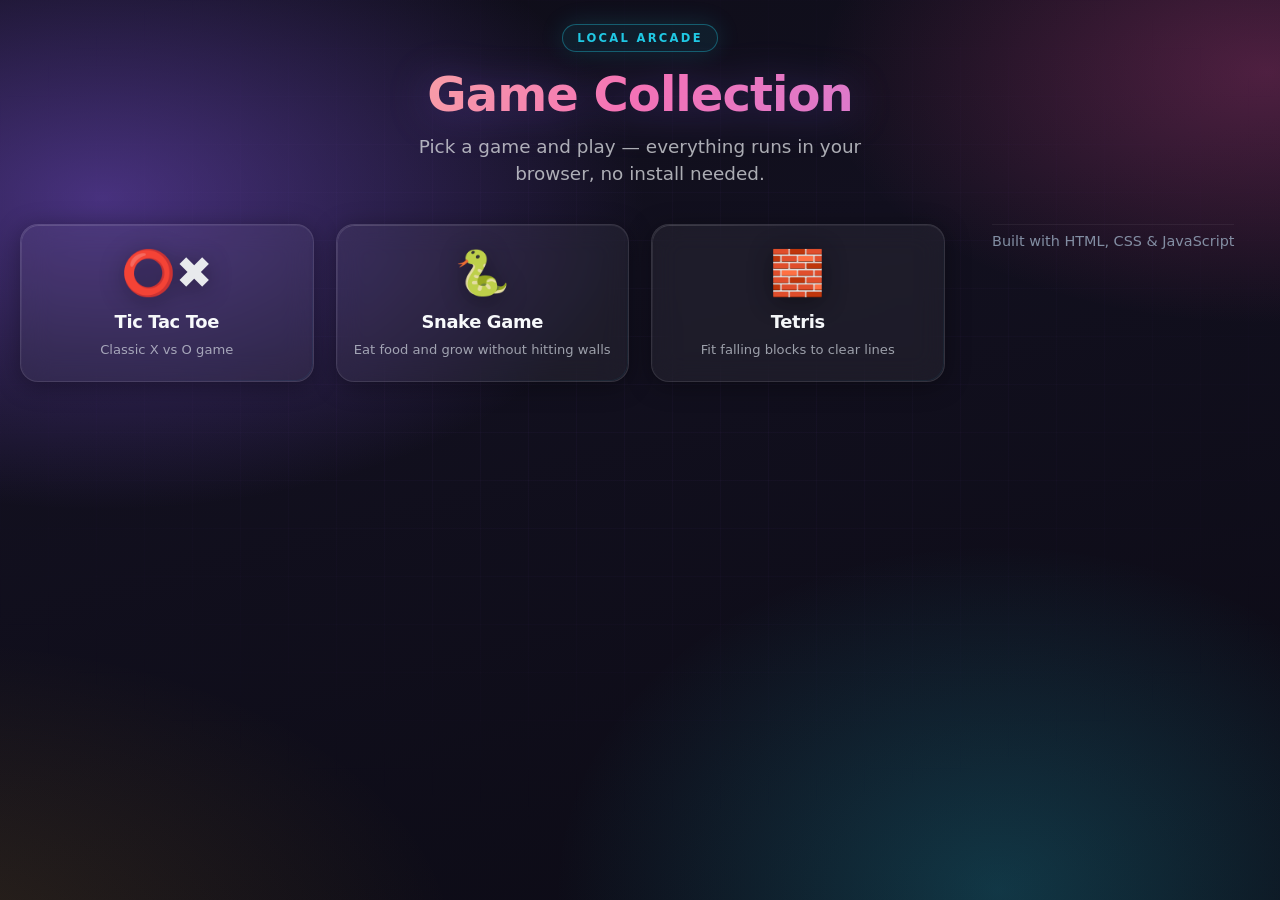
==== index.html @ 8aaa4d49 "V 1 Tic Tac Toe, Snake, Tetris" ====
<!DOCTYPE html>
<html lang="en">
<head>
    <meta charset="UTF-8">
    <meta name="viewport" content="width=device-width, initial-scale=1.0">
    <title>Game Collection</title>
    <link rel="stylesheet" href="style.css">
</head>
<body>
    <main class="container">
        <p class="hero-badge">Local arcade</p>
        <h1>Game Collection</h1>
        <p class="subtitle">Pick a game and play — everything runs in your browser, no install needed.</p>

        <div class="game-menu">
            <a href="index_triki.html" class="game-card">
                <div class="game-icon">⭕✖️</div>
                <h3>Tic Tac Toe</h3>
                <p class="game-description">Classic X vs O game</p>
            </a>

            <a href="index_snake.html" class="game-card">
                <div class="game-icon">🐍</div>
                <h3>Snake Game</h3>
                <p class="game-description">Eat food and grow without hitting walls</p>
            </a>

            <a href="index_tetris.html" class="game-card">
                <div class="game-icon">🧱</div>
                <h3>Tetris</h3>
                <p class="game-description">Fit falling blocks to clear lines</p>
            </a>

        <footer class="footer">
            <p>Built with HTML, CSS & JavaScript</p>
        </footer>
    </main>
</body>
</html>
---- style.css ----
* {
    margin: 0;
    padding: 0;
    box-sizing: border-box;
}

html {
    scroll-behavior: smooth;
}

body {
    font-family: 'Segoe UI', system-ui, -apple-system, sans-serif;
    min-height: 100vh;
    color: #e8eaed;
    position: relative;
    isolation: isolate;
    padding: 24px 20px 40px;
    overflow-x: hidden;
    background: #07060d;
}

body::before {
    content: '';
    position: fixed;
    inset: 0;
    z-index: -2;
    background:
        linear-gradient(rgba(180, 120, 255, 0.03) 1px, transparent 1px),
        linear-gradient(90deg, rgba(180, 120, 255, 0.03) 1px, transparent 1px);
    background-size: 48px 48px;
    mask-image: radial-gradient(ellipse 85% 70% at 50% 40%, black 20%, transparent 75%);
    pointer-events: none;
}

body::after {
    content: '';
    position: fixed;
    inset: -20%;
    z-index: -3;
    background:
        radial-gradient(ellipse 55% 45% at 20% 30%, rgba(139, 92, 246, 0.45), transparent 55%),
        radial-gradient(ellipse 50% 40% at 85% 20%, rgba(236, 72, 153, 0.28), transparent 50%),
        radial-gradient(ellipse 45% 50% at 70% 85%, rgba(34, 211, 238, 0.22), transparent 55%),
        radial-gradient(ellipse 60% 50% at 10% 90%, rgba(251, 191, 36, 0.12), transparent 50%),
        linear-gradient(165deg, #0c0b14 0%, #12101f 40%, #0a0912 100%);
    animation: aurora 14s ease-in-out infinite alternate;
    pointer-events: none;
}

@keyframes aurora {
    0% {
        transform: translate(0, 0) scale(1);
        filter: hue-rotate(0deg);
    }
    100% {
        transform: translate(2%, 1%) scale(1.03);
        filter: hue-rotate(25deg);
    }
}

@media (prefers-reduced-motion: reduce) {
    body::after {
        animation: none;
    }
}

.container {
    text-align: center;
    width: 100%;
    max-width: 1240px;
    margin: 0 auto;
    position: relative;
    z-index: 1;
}

.hero-badge {
    display: inline-block;
    font-size: 0.72rem;
    font-weight: 700;
    letter-spacing: 0.2em;
    text-transform: uppercase;
    color: rgba(34, 211, 238, 0.95);
    border: 1px solid rgba(34, 211, 238, 0.35);
    padding: 6px 14px;
    border-radius: 999px;
    margin-bottom: 16px;
    background: rgba(34, 211, 238, 0.08);
    box-shadow: 0 0 24px rgba(34, 211, 238, 0.15);
}

h1 {
    font-size: clamp(2rem, 6vw, 3rem);
    font-weight: 800;
    line-height: 1.1;
    margin-bottom: 12px;
    letter-spacing: -0.02em;
    background: linear-gradient(
        120deg,
        #fef08a 0%,
        #f472b6 25%,
        #a78bfa 55%,
        #22d3ee 85%,
        #86efac 100%
    );
    background-size: 200% auto;
    -webkit-background-clip: text;
    background-clip: text;
    -webkit-text-fill-color: transparent;
    filter: drop-shadow(0 4px 20px rgba(139, 92, 246, 0.35));
    animation: title-shine 8s linear infinite;
}

@keyframes title-shine {
    0% {
        background-position: 0% center;
    }
    100% {
        background-position: 200% center;
    }
}

@media (prefers-reduced-motion: reduce) {
    h1 {
        animation: none;
        background-position: 50% center;
    }
}

.subtitle {
    color: rgba(232, 234, 237, 0.72);
    font-size: 1.15rem;
    margin-bottom: 36px;
    max-width: 520px;
    margin-left: auto;
    margin-right: auto;
    line-height: 1.5;
}

.game-menu {
    display: grid;
    grid-template-columns: repeat(4, 1fr);
    gap: 22px;
    margin-bottom: 48px;
}

.game-card {
    position: relative;
    background: rgba(255, 255, 255, 0.05);
    backdrop-filter: blur(14px);
    -webkit-backdrop-filter: blur(14px);
    border-radius: 18px;
    padding: 22px 16px;
    text-decoration: none;
    color: inherit;
    border: 1px solid rgba(255, 255, 255, 0.1);
    box-shadow:
        0 4px 24px rgba(0, 0, 0, 0.35),
        inset 0 1px 0 rgba(255, 255, 255, 0.06);
    display: flex;
    flex-direction: column;
    align-items: center;
    transition:
        transform 0.35s cubic-bezier(0.22, 1, 0.36, 1),
        border-color 0.35s ease,
        box-shadow 0.35s ease,
        background 0.35s ease;
    overflow: hidden;
}

.game-card::before {
    content: '';
    position: absolute;
    inset: 0;
    border-radius: inherit;
    padding: 1px;
    background: linear-gradient(
        135deg,
        rgba(255, 255, 255, 0.18),
        transparent 40%,
        transparent 60%,
        rgba(34, 211, 238, 0.12)
    );
    -webkit-mask:
        linear-gradient(#fff 0 0) content-box,
        linear-gradient(#fff 0 0);
    mask:
        linear-gradient(#fff 0 0) content-box,
        linear-gradient(#fff 0 0);
    -webkit-mask-composite: xor;
    mask-composite: exclude;
    pointer-events: none;
    opacity: 0.6;
    transition: opacity 0.35s ease;
}

.game-card:hover {
    transform: translateY(-6px) scale(1.01);
    border-color: rgba(34, 211, 238, 0.45);
    background: rgba(255, 255, 255, 0.09);
    box-shadow:
        0 20px 48px rgba(0, 0, 0, 0.45),
        0 0 0 1px rgba(34, 211, 238, 0.2),
        0 0 40px rgba(139, 92, 246, 0.2);
}

.game-card:hover::before {
    opacity: 1;
}

.game-card:active {
    transform: translateY(-2px) scale(1.005);
}

.game-icon {
    font-size: 2.75rem;
    margin-bottom: 12px;
    filter: drop-shadow(0 4px 12px rgba(0, 0, 0, 0.4));
    transition: transform 0.35s cubic-bezier(0.34, 1.56, 0.64, 1);
}

.game-card:hover .game-icon {
    transform: scale(1.08);
}

.game-card h3 {
    color: #f8fafc;
    margin-bottom: 8px;
    font-size: 1.12rem;
    font-weight: 700;
    letter-spacing: -0.02em;
}

.game-description {
    color: rgba(226, 232, 240, 0.65);
    font-size: 0.82rem;
    line-height: 1.45;
    text-align: center;
    flex-grow: 1;
}

.footer {
    color: rgba(148, 163, 184, 0.85);
    font-size: 0.9rem;
    padding-top: 8px;
    border-top: 1px solid rgba(255, 255, 255, 0.06);
    max-width: 400px;
    margin: 0 auto;
}

@media (max-width: 1100px) {
    .game-menu {
        grid-template-columns: repeat(2, 1fr);
        gap: 18px;
    }

    .game-card {
        padding: 24px 20px;
    }

    .game-icon {
        font-size: 3rem;
    }

    .game-card h3 {
        font-size: 1.25rem;
    }

    .game-description {
        font-size: 0.9rem;
    }
}

@media (max-width: 600px) {
    body {
        padding: 18px 14px 32px;
    }

    .subtitle {
        font-size: 1.05em;
        margin-bottom: 28px;
    }

    .game-menu {
        grid-template-columns: 1fr;
        gap: 14px;
    }

    .game-card {
        padding: 22px 18px;
    }

    .game-icon {
        font-size: 2.8rem;
    }

    .game-card h3 {
        font-size: 1.35rem;
    }

    .game-description {
        font-size: 0.92rem;
    }
}

@media (prefers-reduced-motion: reduce) {
    .game-card,
    .game-icon {
        transition: none;
    }

    .game-card:hover {
        transform: none;
    }

    .game-card:hover .game-icon {
        transform: none;
    }
}
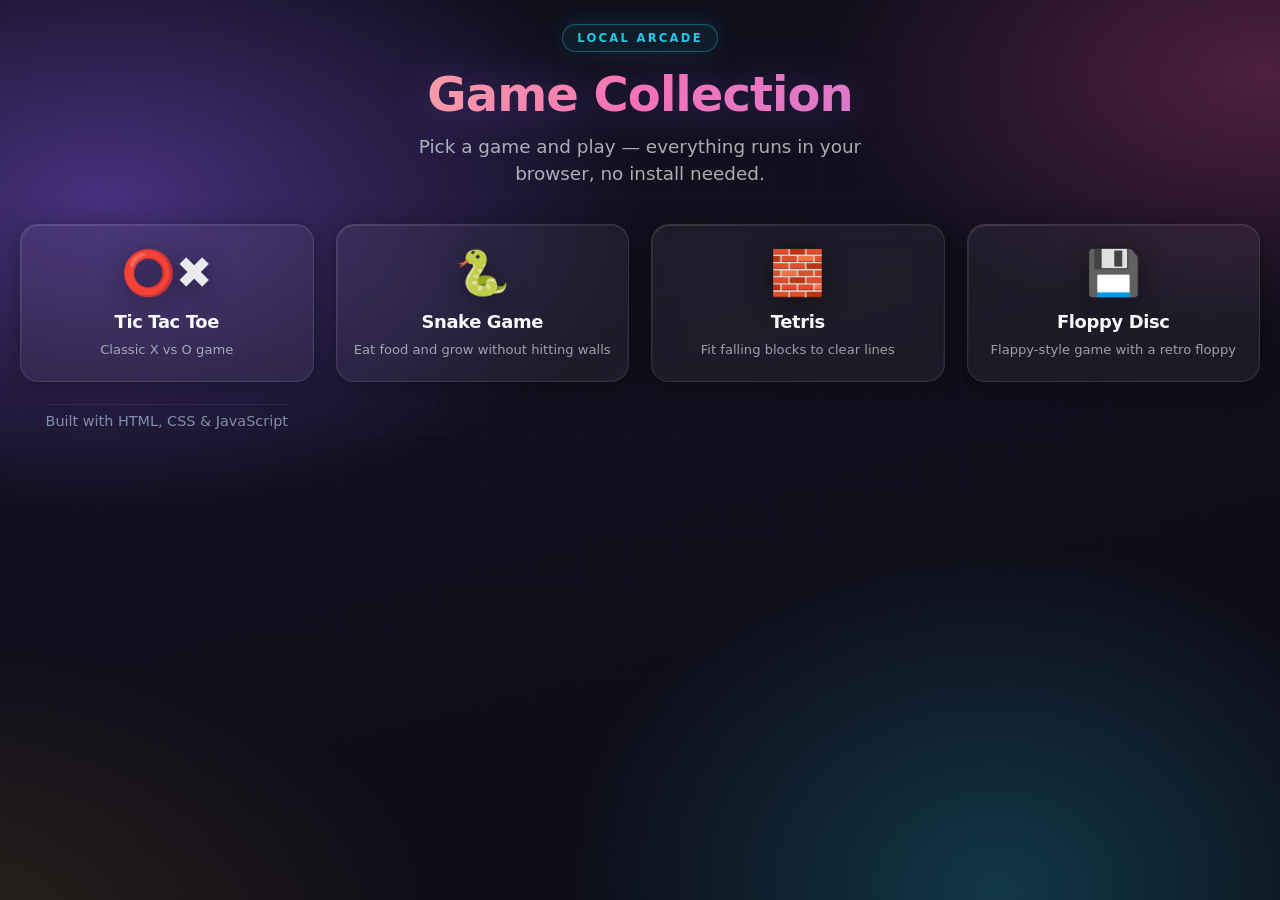
==== commit f2b3813e: "V2 + floppy disc" ====
--- a/index.html
+++ b/index.html
@@ -13,22 +13,28 @@
         <p class="subtitle">Pick a game and play — everything runs in your browser, no install needed.</p>
 
         <div class="game-menu">
-            <a href="index_triki.html" class="game-card">
+            <a href="Juegos/index_triki.html" class="game-card">
                 <div class="game-icon">⭕✖️</div>
                 <h3>Tic Tac Toe</h3>
                 <p class="game-description">Classic X vs O game</p>
             </a>
 
-            <a href="index_snake.html" class="game-card">
+            <a href="Juegos/index_snake.html" class="game-card">
                 <div class="game-icon">🐍</div>
                 <h3>Snake Game</h3>
                 <p class="game-description">Eat food and grow without hitting walls</p>
             </a>
 
-            <a href="index_tetris.html" class="game-card">
+            <a href="Juegos/index_tetris.html" class="game-card">
                 <div class="game-icon">🧱</div>
                 <h3>Tetris</h3>
                 <p class="game-description">Fit falling blocks to clear lines</p>
+            </a>
+
+            <a href="Juegos/index_flappy.html" class="game-card">
+                <div class="game-icon">💾</div>
+                <h3>Floppy Disc</h3>
+                <p class="game-description">Flappy-style game with a retro floppy</p>
             </a>
 
         <footer class="footer">
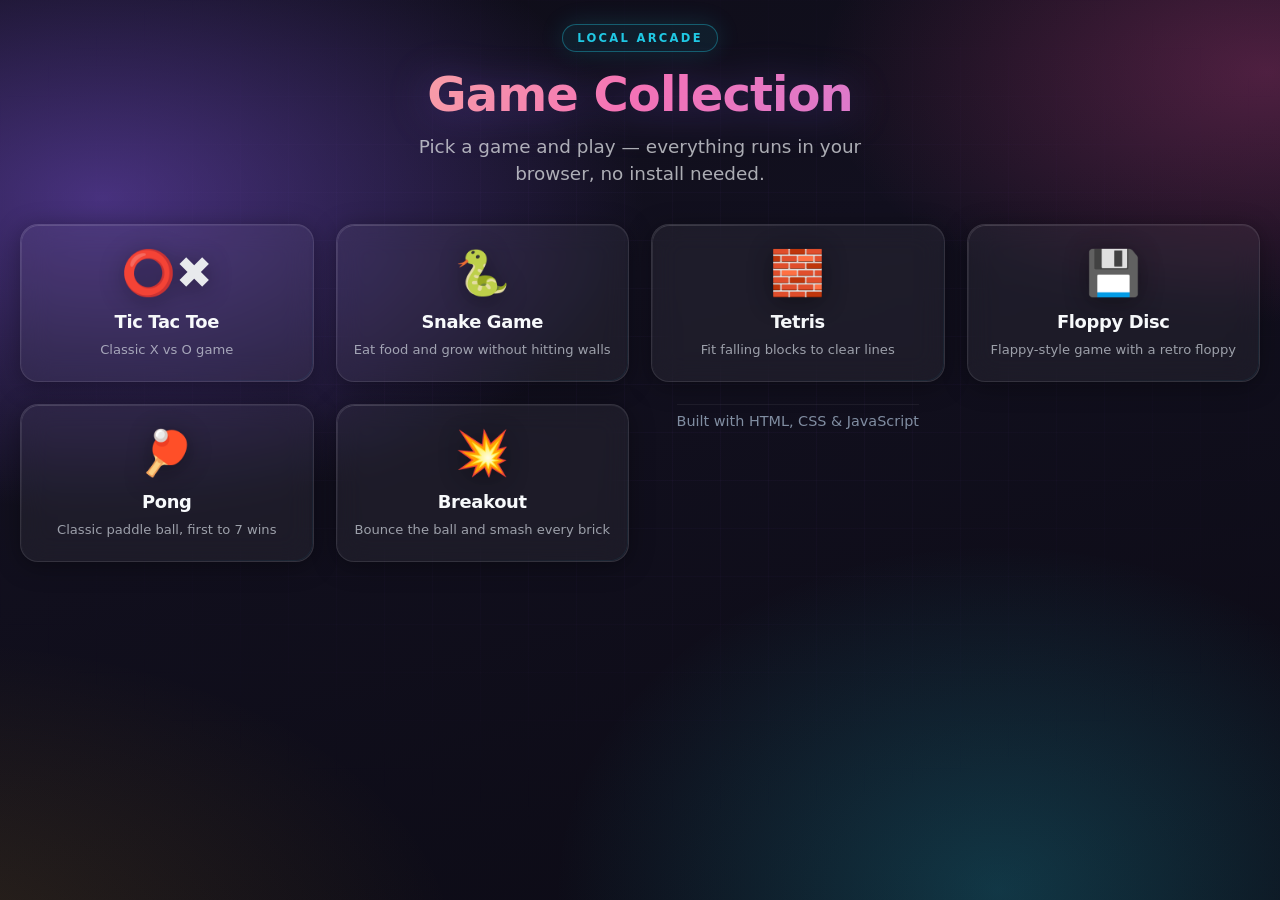
==== commit f651de43: "V3 + pong + breakout" ====
--- a/index.html
+++ b/index.html
@@ -37,6 +37,18 @@
                 <p class="game-description">Flappy-style game with a retro floppy</p>
             </a>
 
+            <a href="Juegos/index_pong.html" class="game-card">
+                <div class="game-icon">🏓</div>
+                <h3>Pong</h3>
+                <p class="game-description">Classic paddle ball, first to 7 wins</p>
+            </a>
+
+            <a href="Juegos/index_breakout.html" class="game-card">
+                <div class="game-icon">💥</div>
+                <h3>Breakout</h3>
+                <p class="game-description">Bounce the ball and smash every brick</p>
+            </a>
+
         <footer class="footer">
             <p>Built with HTML, CSS & JavaScript</p>
         </footer>
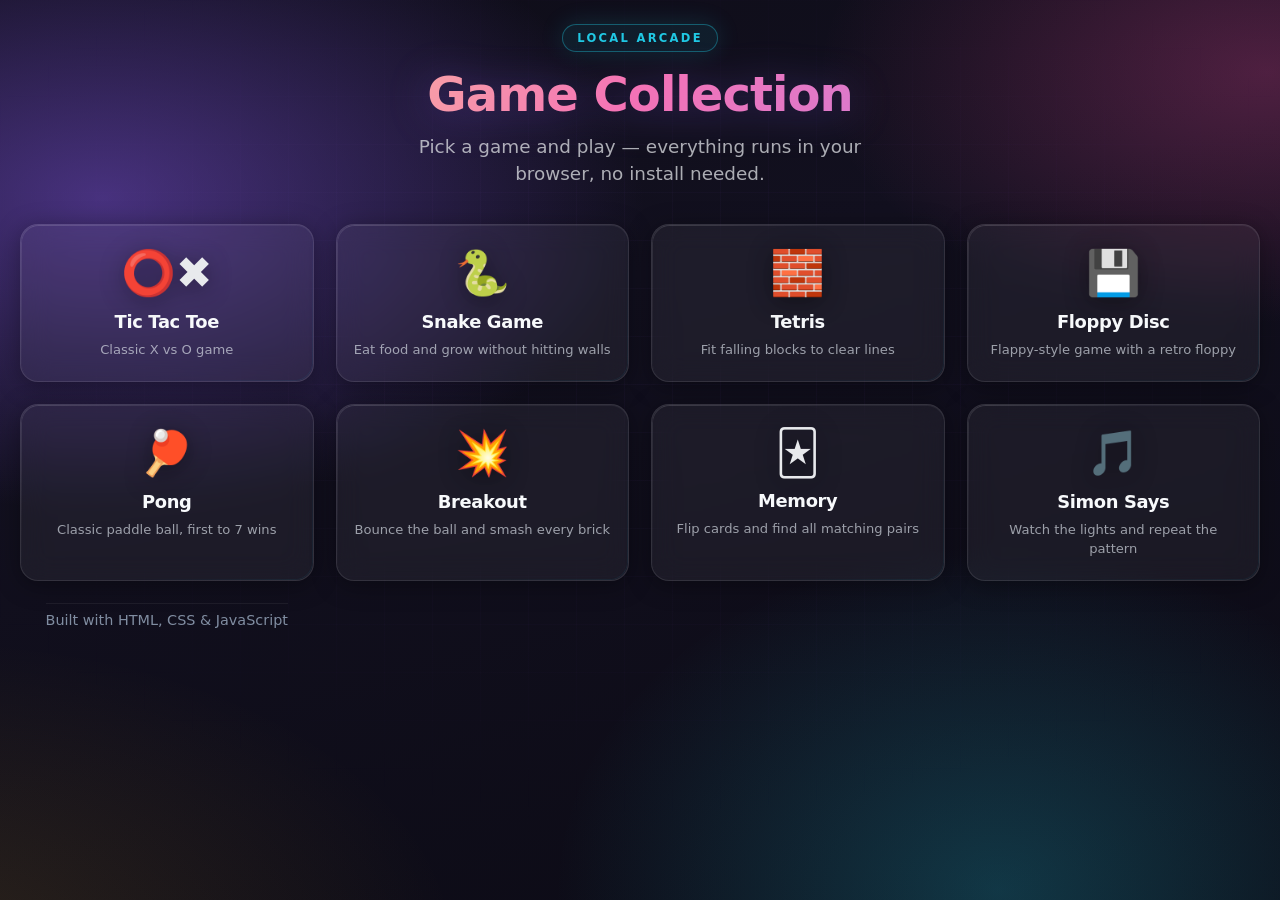
==== commit 0393ac93: "V4 + memory + simon says" ====
--- a/index.html
+++ b/index.html
@@ -49,6 +49,18 @@
                 <p class="game-description">Bounce the ball and smash every brick</p>
             </a>
 
+            <a href="Juegos/index_memory.html" class="game-card">
+                <div class="game-icon">🃏</div>
+                <h3>Memory</h3>
+                <p class="game-description">Flip cards and find all matching pairs</p>
+            </a>
+
+            <a href="Juegos/index_simon.html" class="game-card">
+                <div class="game-icon">🎵</div>
+                <h3>Simon Says</h3>
+                <p class="game-description">Watch the lights and repeat the pattern</p>
+            </a>
+
         <footer class="footer">
             <p>Built with HTML, CSS & JavaScript</p>
         </footer>
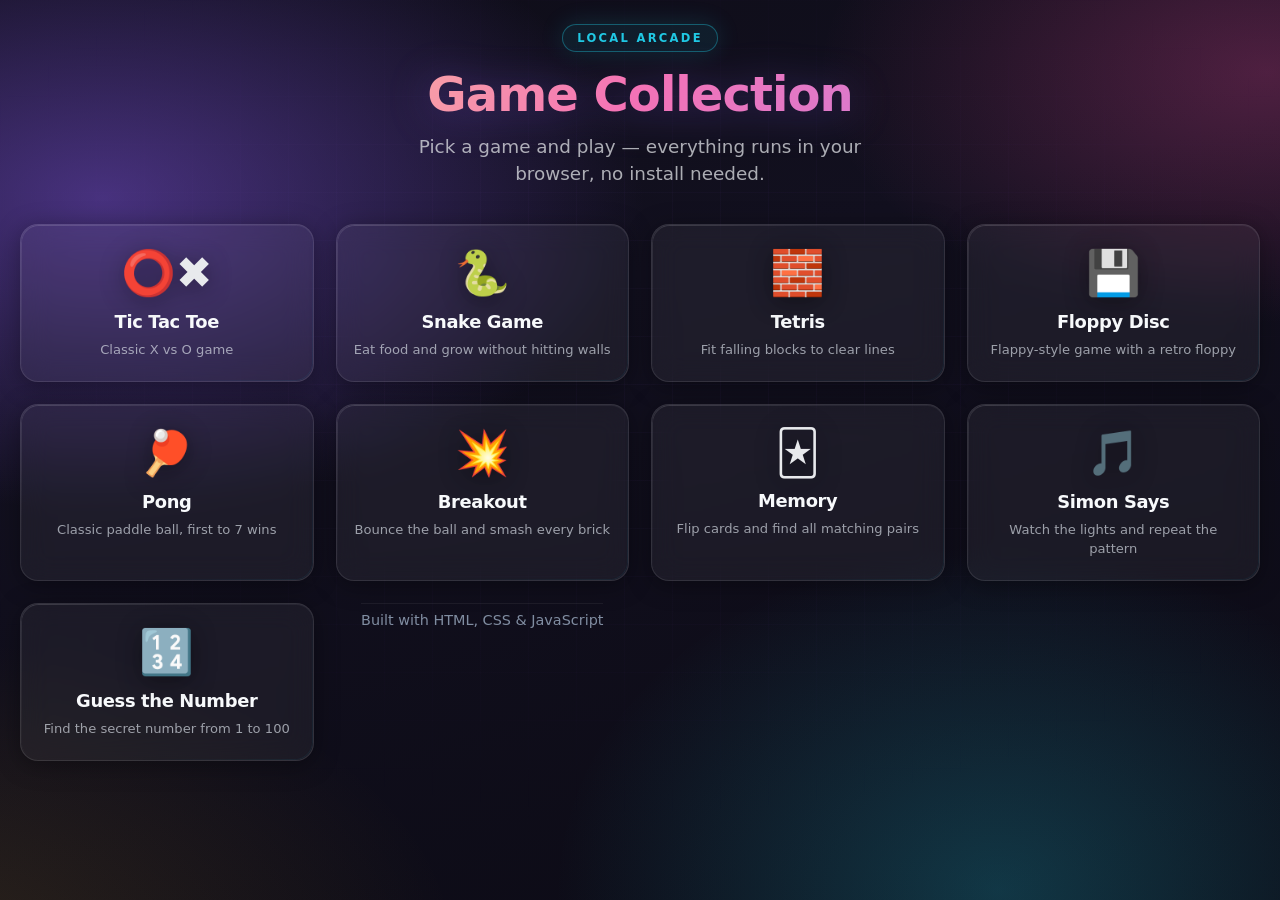
==== commit 2437db56: "V5 + number guess" ====
--- a/index.html
+++ b/index.html
@@ -61,6 +61,12 @@
                 <p class="game-description">Watch the lights and repeat the pattern</p>
             </a>
 
+            <a href="Juegos/index_guess.html" class="game-card">
+                <div class="game-icon">🔢</div>
+                <h3>Guess the Number</h3>
+                <p class="game-description">Find the secret number from 1 to 100</p>
+            </a>
+
         <footer class="footer">
             <p>Built with HTML, CSS & JavaScript</p>
         </footer>
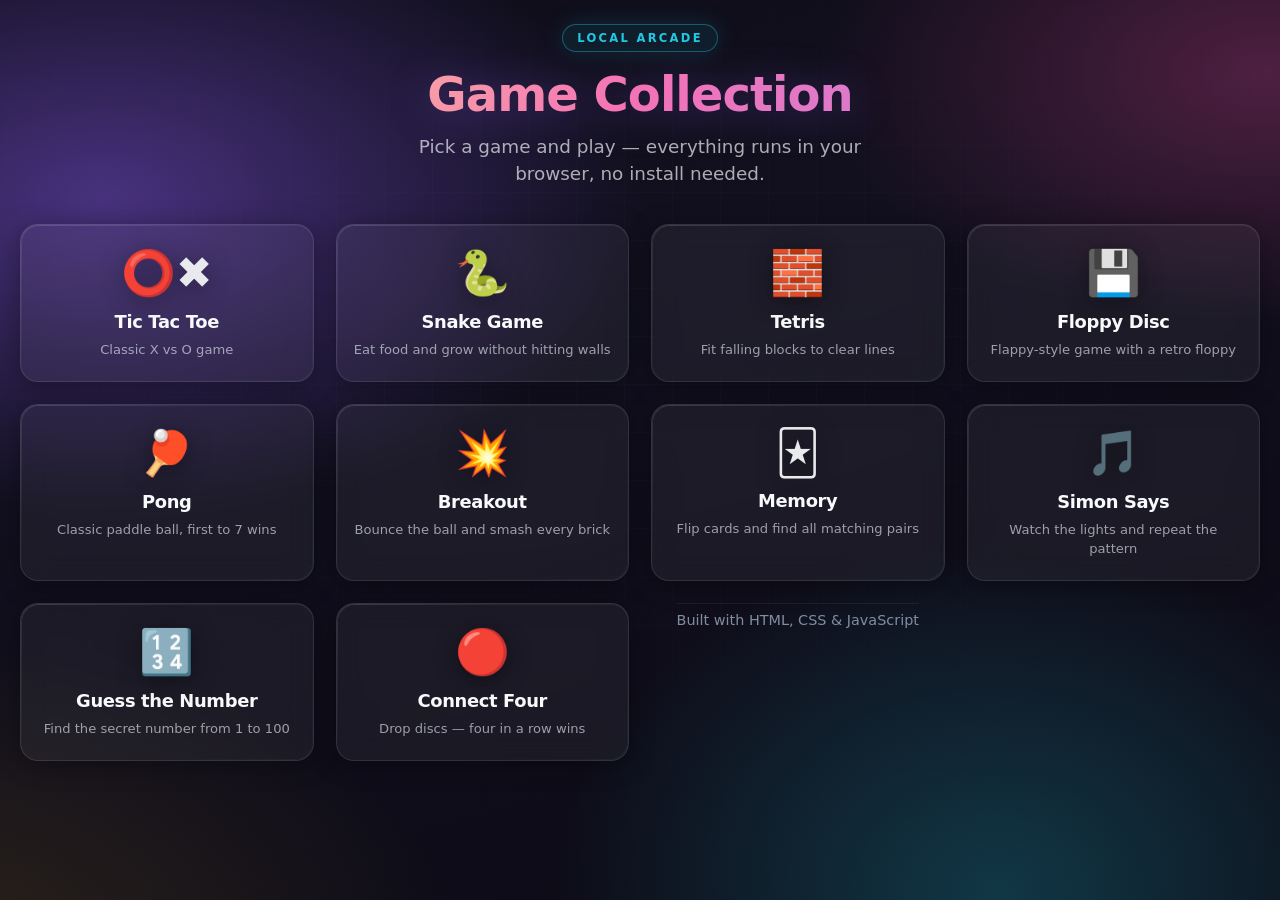
==== commit 4c2df258: "V6 + conecte 4" ====
--- a/index.html
+++ b/index.html
@@ -67,6 +67,12 @@
                 <p class="game-description">Find the secret number from 1 to 100</p>
             </a>
 
+            <a href="Juegos/index_connect4.html" class="game-card">
+                <div class="game-icon">🔴</div>
+                <h3>Connect Four</h3>
+                <p class="game-description">Drop discs — four in a row wins</p>
+            </a>
+
         <footer class="footer">
             <p>Built with HTML, CSS & JavaScript</p>
         </footer>
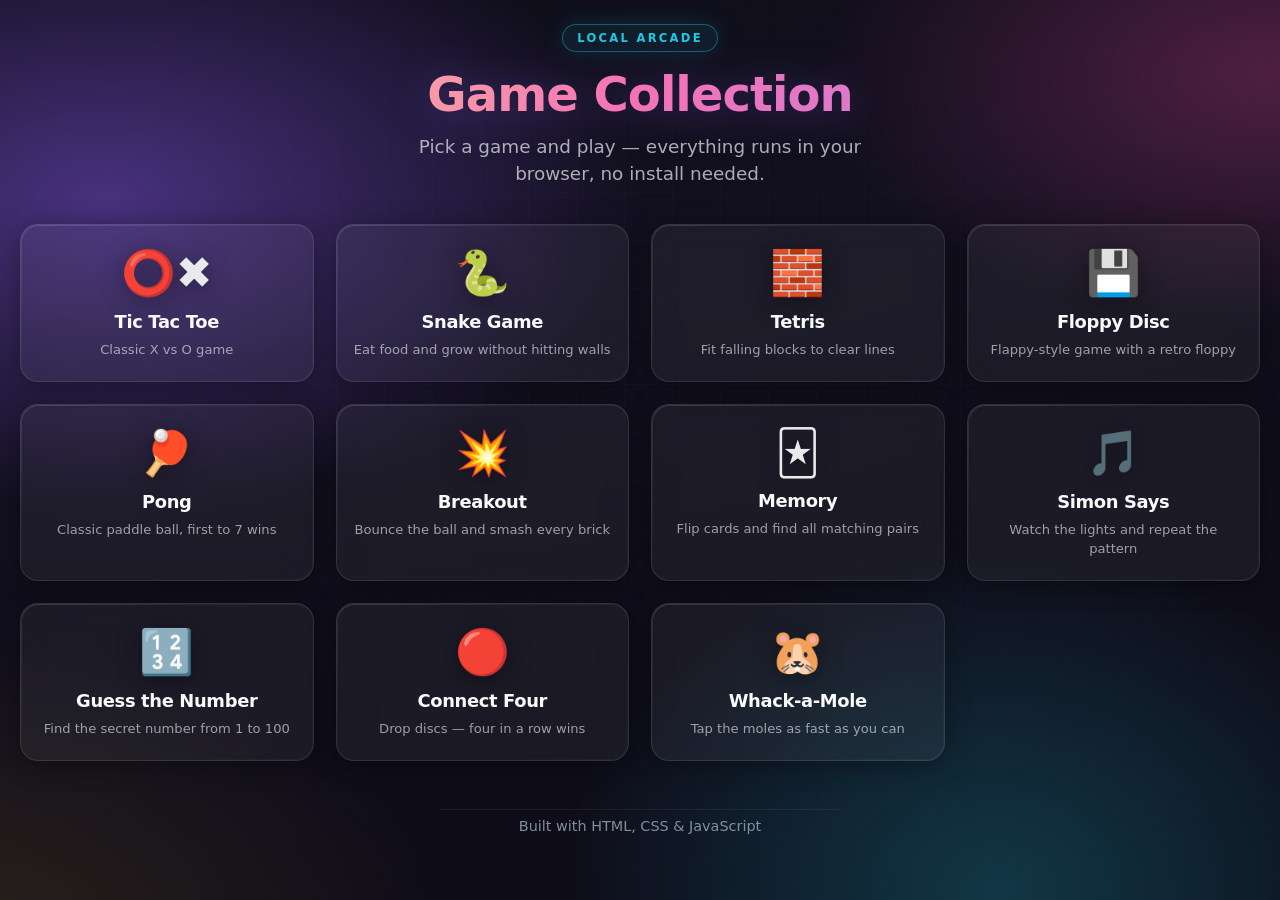
==== commit 1c6bf480: "V7 + guacamole" ====
--- a/index.html
+++ b/index.html
@@ -73,6 +73,13 @@
                 <p class="game-description">Drop discs — four in a row wins</p>
             </a>
 
+            <a href="Juegos/index_whack.html" class="game-card">
+                <div class="game-icon">🐹</div>
+                <h3>Whack-a-Mole</h3>
+                <p class="game-description">Tap the moles as fast as you can</p>
+            </a>
+        </div>
+
         <footer class="footer">
             <p>Built with HTML, CSS & JavaScript</p>
         </footer>
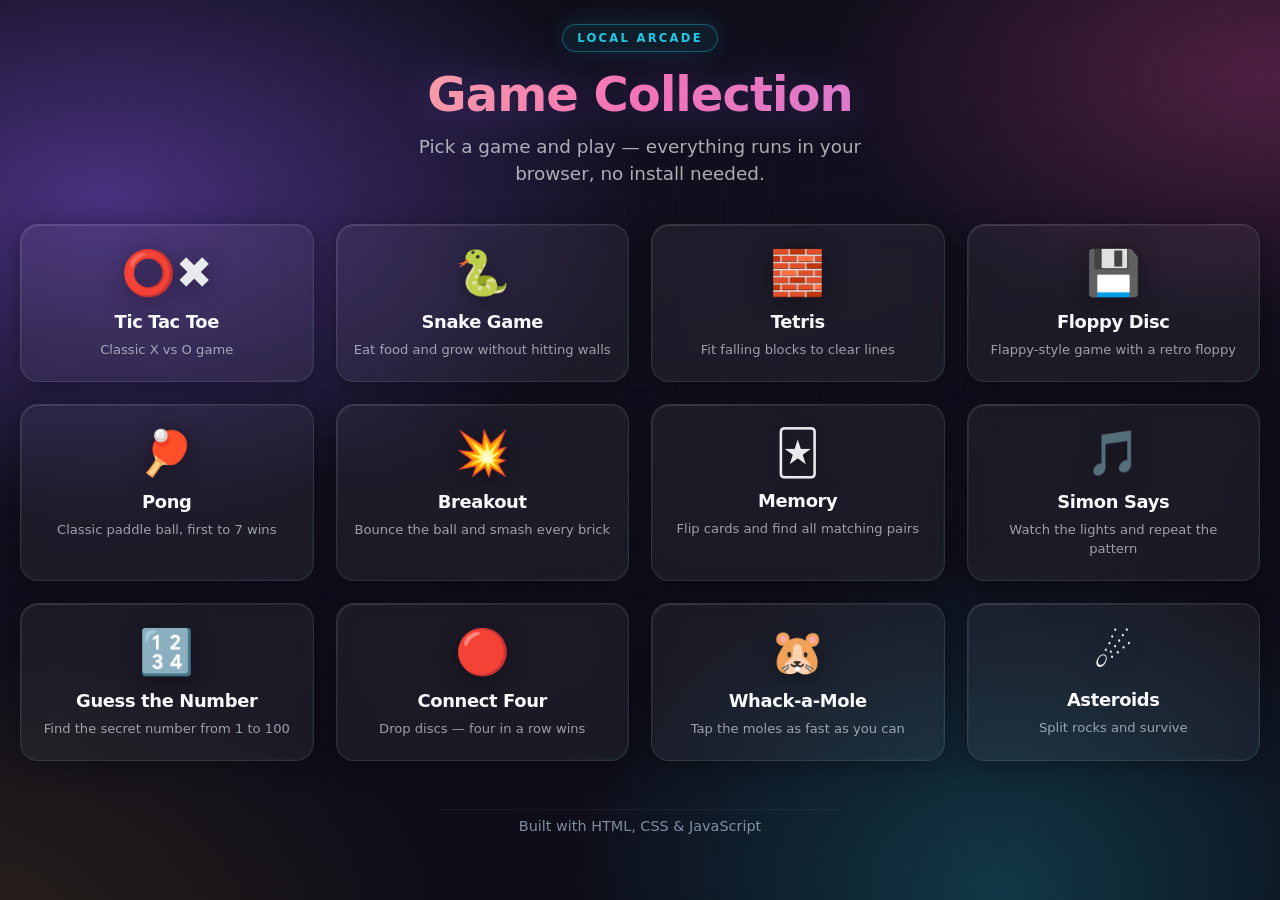
==== commit 64dcf1ea: "V8 + A steroids" ====
--- a/index.html
+++ b/index.html
@@ -78,6 +78,12 @@
                 <h3>Whack-a-Mole</h3>
                 <p class="game-description">Tap the moles as fast as you can</p>
             </a>
+
+            <a href="Juegos/index_asteroids.html" class="game-card">
+                <div class="game-icon">☄️</div>
+                <h3>Asteroids</h3>
+                <p class="game-description">Split rocks and survive</p>
+            </a>
         </div>
 
         <footer class="footer">
